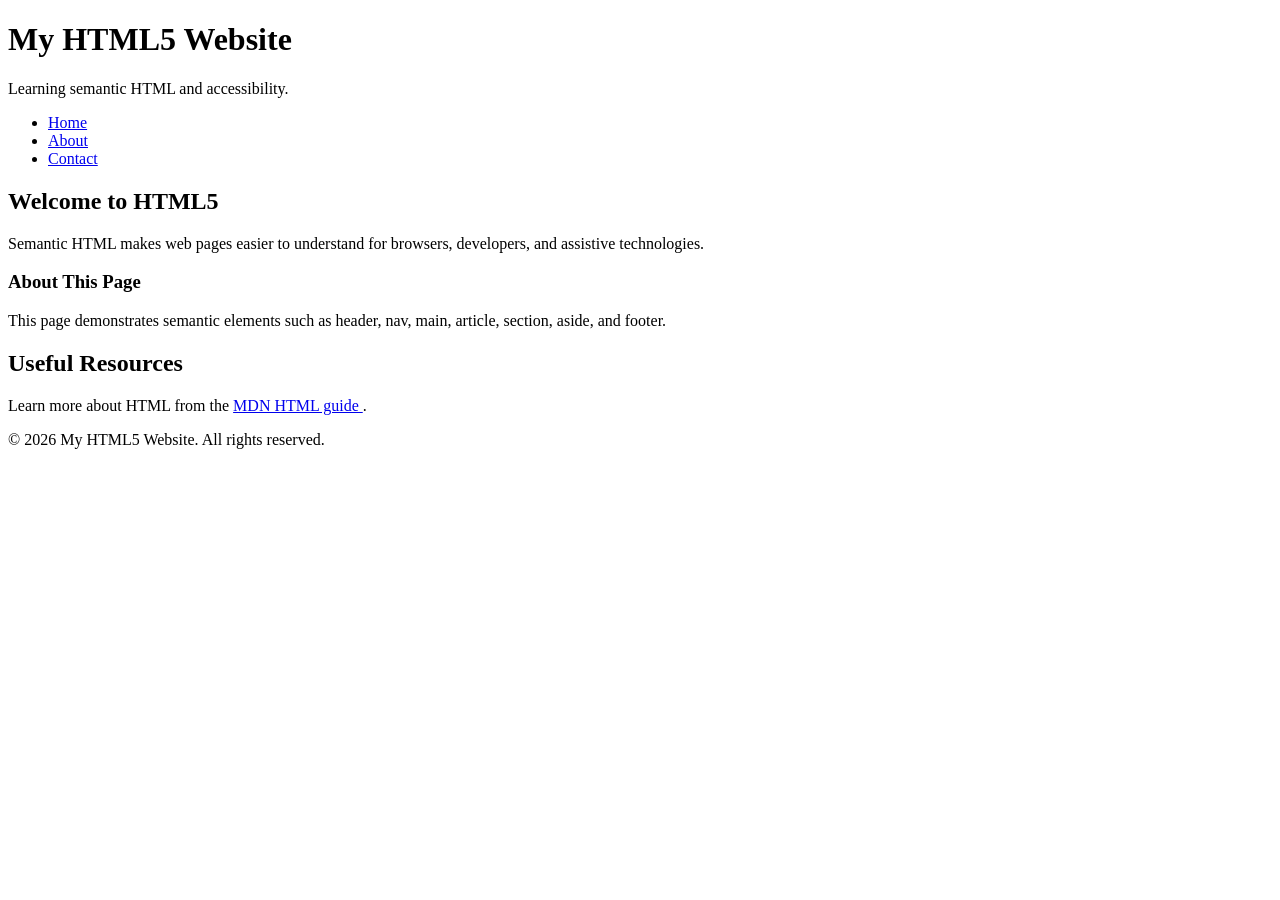
==== index.html @ e18c5729 "feat: complete HTML5 structure week-1-day-1" ====
<!DOCTYPE html>
<html lang="en">
<head>
    <meta charset="UTF-8">

    <meta name="viewport"
          content="width=device-width, initial-scale=1.0">

    <meta name="description"
          content="A sample HTML5 page demonstrating semantic structure and web accessibility.">

    <title>HTML5 Semantic Structure</title>
</head>

<body>
    <header role="banner">
        <h1>My HTML5 Website</h1>
        <p>Learning semantic HTML and accessibility.</p>
    </header>

    <nav aria-label="Main navigation">
        <ul>
            <li><a href="#home">Home</a></li>
            <li><a href="#about">About</a></li>
            <li><a href="#contact">Contact</a></li>
        </ul>
    </nav>

    <main id="home" role="main">
        <article aria-labelledby="article-title">
            <h2 id="article-title">Welcome to HTML5</h2>
            <p>
                Semantic HTML makes web pages easier to understand
                for browsers, developers, and assistive technologies.
            </p>

            <section id="about" aria-labelledby="about-title">
                <h3 id="about-title">About This Page</h3>
                <p>
                    This page demonstrates semantic elements such as
                    header, nav, main, article, section, aside, and footer.
                </p>
            </section>
        </article>

        <aside aria-labelledby="resources-title">
            <h2 id="resources-title">Useful Resources</h2>
            <p>
                Learn more about HTML from the
                <a href="https://developer.mozilla.org/en-US/docs/Web/HTML">
                    MDN HTML guide
                </a>.
            </p>
        </aside>
    </main>

    <footer role="contentinfo" id="contact">
        <p>&copy; 2026 My HTML5 Website. All rights reserved.</p>
    </footer>
</body>
</html>
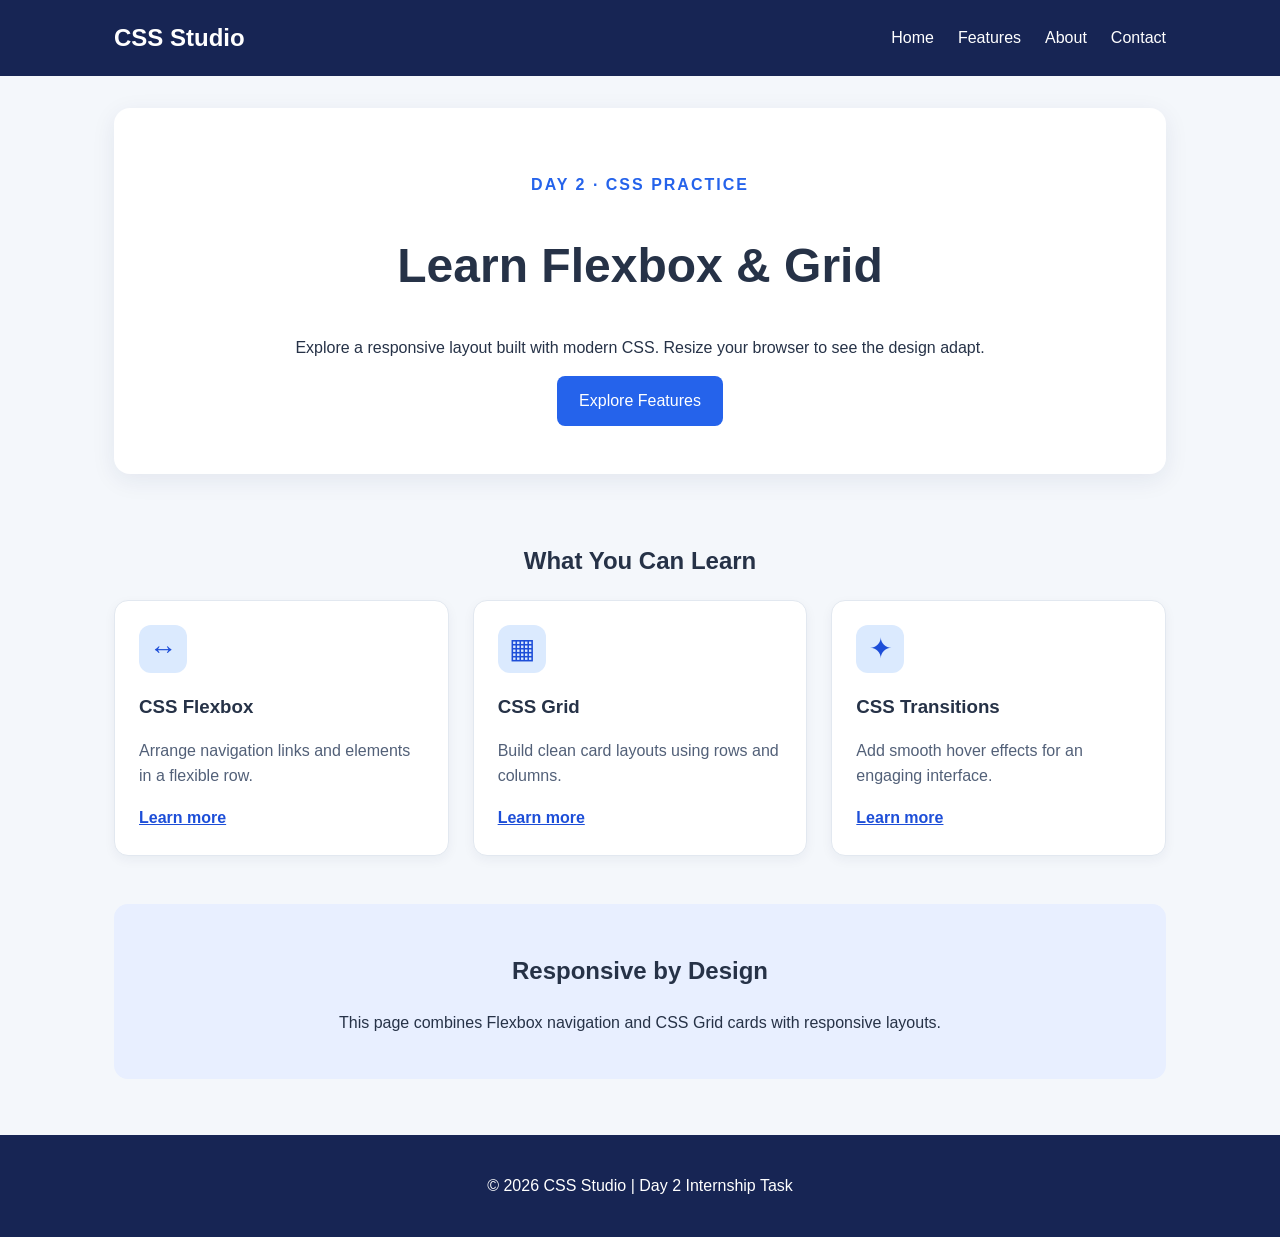
==== commit afb83870: "feat: complete CSS layout week-1-day-2" ====
--- a/index.html
+++ b/index.html
@@ -1,62 +1,92 @@
-
 <!DOCTYPE html>
 <html lang="en">
 <head>
     <meta charset="UTF-8">
+    <meta name="viewport" content="width=device-width, initial-scale=1.0">
+    <meta name="description" content="A responsive webpage using CSS Flexbox and Grid.">
+    <title>CSS Layout Practice</title>
+    <link rel="stylesheet" href="styles.css">
+</head>
+<body>
 
-    <meta name="viewport"
-          content="width=device-width, initial-scale=1.0">
+    <header class="site-header">
+        <nav class="navbar" aria-label="Main navigation">
+            <a href="#home" class="logo">CSS Studio</a>
 
-    <meta name="description"
-          content="A sample HTML5 page demonstrating semantic structure and web accessibility.">
-
-    <title>HTML5 Semantic Structure</title>
-</head>
-
-<body>
-    <header role="banner">
-        <h1>My HTML5 Website</h1>
-        <p>Learning semantic HTML and accessibility.</p>
+            <ul class="nav-links">
+                <li><a href="#home">Home</a></li>
+                <li><a href="#features">Features</a></li>
+                <li><a href="#about">About</a></li>
+                <li><a href="#contact">Contact</a></li>
+            </ul>
+        </nav>
     </header>
 
-    <nav aria-label="Main navigation">
-        <ul>
-            <li><a href="#home">Home</a></li>
-            <li><a href="#about">About</a></li>
-            <li><a href="#contact">Contact</a></li>
-        </ul>
-    </nav>
+    <main id="home" class="container">
 
-    <main id="home" role="main">
-        <article aria-labelledby="article-title">
-            <h2 id="article-title">Welcome to HTML5</h2>
+        <section class="hero">
+            <p class="eyebrow">DAY 2 · CSS PRACTICE</p>
+            <h1>Learn Flexbox &amp; Grid</h1>
             <p>
-                Semantic HTML makes web pages easier to understand
-                for browsers, developers, and assistive technologies.
+                Explore a responsive layout built with modern CSS.
+                Resize your browser to see the design adapt.
             </p>
+            <a class="primary-button" href="#features">
+                Explore Features
+            </a>
+        </section>
 
-            <section id="about" aria-labelledby="about-title">
-                <h3 id="about-title">About This Page</h3>
-                <p>
-                    This page demonstrates semantic elements such as
-                    header, nav, main, article, section, aside, and footer.
-                </p>
-            </section>
-        </article>
+        <section id="features" class="features">
+            <h2>What You Can Learn</h2>
 
-        <aside aria-labelledby="resources-title">
-            <h2 id="resources-title">Useful Resources</h2>
+            <div class="card-grid">
+
+                <article class="card">
+                    <div class="card-icon" aria-hidden="true">↔</div>
+                    <h3>CSS Flexbox</h3>
+                    <p>
+                        Arrange navigation links and elements
+                        in a flexible row.
+                    </p>
+                    <a href="#about">Learn more</a>
+                </article>
+
+                <article class="card">
+                    <div class="card-icon" aria-hidden="true">▦</div>
+                    <h3>CSS Grid</h3>
+                    <p>
+                        Build clean card layouts using rows
+                        and columns.
+                    </p>
+                    <a href="#about">Learn more</a>
+                </article>
+
+                <article class="card">
+                    <div class="card-icon" aria-hidden="true">✦</div>
+                    <h3>CSS Transitions</h3>
+                    <p>
+                        Add smooth hover effects for an
+                        engaging interface.
+                    </p>
+                    <a href="#about">Learn more</a>
+                </article>
+
+            </div>
+        </section>
+
+        <section id="about" class="about">
+            <h2>Responsive by Design</h2>
             <p>
-                Learn more about HTML from the
-                <a href="https://developer.mozilla.org/en-US/docs/Web/HTML">
-                    MDN HTML guide
-                </a>.
+                This page combines Flexbox navigation and
+                CSS Grid cards with responsive layouts.
             </p>
-        </aside>
+        </section>
+
     </main>
 
-    <footer role="contentinfo" id="contact">
-        <p>&copy; 2026 My HTML5 Website. All rights reserved.</p>
+    <footer id="contact" class="site-footer">
+        <p>&copy; 2026 CSS Studio | Day 2 Internship Task</p>
     </footer>
+
 </body>
-</html>
+</html>
--- a/styles.css
+++ b/styles.css
@@ -0,0 +1,217 @@
+/* General styles */
+* {
+    box-sizing: border-box;
+}
+
+html {
+    scroll-behavior: smooth;
+}
+
+body {
+    margin: 0;
+    font-family: Arial, Helvetica, sans-serif;
+    line-height: 1.6;
+    color: #263247;
+    background-color: #f4f7fb;
+}
+
+a {
+    color: inherit;
+}
+
+/* Navigation bar using Flexbox */
+.site-header {
+    background-color: #172554;
+    color: white;
+}
+
+.navbar {
+    max-width: 1100px;
+    min-height: 76px;
+    margin: 0 auto;
+    padding: 16px 24px;
+
+    display: flex;
+    justify-content: space-between;
+    align-items: center;
+    gap: 24px;
+}
+
+.logo {
+    font-size: 24px;
+    font-weight: bold;
+    text-decoration: none;
+}
+
+.nav-links {
+    display: flex;
+    align-items: center;
+    flex-wrap: wrap;
+    gap: 24px;
+
+    list-style: none;
+    margin: 0;
+    padding: 0;
+}
+
+.nav-links a {
+    text-decoration: none;
+    transition: color 0.3s ease;
+}
+
+.nav-links a:hover {
+    color: #93c5fd;
+}
+
+/* Main content */
+.container {
+    max-width: 1100px;
+    margin: 0 auto;
+    padding: 32px 24px;
+}
+
+.hero {
+    padding: 48px 24px;
+    text-align: center;
+    background: white;
+    border-radius: 16px;
+    box-shadow: 0 6px 24px rgba(23, 37, 84, 0.08);
+}
+
+.eyebrow {
+    color: #2563eb;
+    font-weight: bold;
+    letter-spacing: 2px;
+}
+
+.hero h1 {
+    font-size: clamp(32px, 5vw, 48px);
+    line-height: 1.2;
+}
+
+.primary-button {
+    display: inline-block;
+    padding: 12px 22px;
+    border-radius: 8px;
+    background: #2563eb;
+    color: white;
+    text-decoration: none;
+
+    transition: background-color 0.3s ease,
+                transform 0.3s ease;
+}
+
+.primary-button:hover {
+    background: #1d4ed8;
+    transform: translateY(-2px);
+}
+
+/* Three-column layout using CSS Grid */
+.features {
+    padding: 48px 0;
+}
+
+.features h2,
+.about h2 {
+    text-align: center;
+}
+
+.card-grid {
+    display: grid;
+    grid-template-columns: repeat(3, minmax(0, 1fr));
+    gap: 24px;
+}
+
+.card {
+    padding: 24px;
+    background: white;
+    border: 1px solid #e2e8f0;
+    border-radius: 14px;
+    box-shadow: 0 4px 12px rgba(23, 37, 84, 0.05);
+
+    transition: transform 0.3s ease,
+                box-shadow 0.3s ease;
+}
+
+/* Hover effect */
+.card:hover {
+    transform: translateY(-6px);
+    box-shadow: 0 12px 26px rgba(23, 37, 84, 0.12);
+}
+
+.card-icon {
+    display: grid;
+    place-items: center;
+    width: 48px;
+    height: 48px;
+    border-radius: 12px;
+    background: #dbeafe;
+    color: #1d4ed8;
+    font-size: 28px;
+}
+
+.card h3 {
+    margin-bottom: 8px;
+}
+
+.card p {
+    color: #526078;
+}
+
+.card a {
+    color: #1d4ed8;
+    font-weight: bold;
+}
+
+/* About section */
+.about {
+    margin-bottom: 24px;
+    padding: 28px;
+    border-radius: 14px;
+    background: #e8efff;
+    text-align: center;
+}
+
+/* Footer */
+.site-footer {
+    padding: 22px;
+    background: #172554;
+    color: white;
+    text-align: center;
+}
+
+/* Tablet layout */
+@media (max-width: 768px) {
+    .navbar {
+        flex-direction: column;
+        gap: 12px;
+    }
+
+    .nav-links {
+        justify-content: center;
+        gap: 16px;
+    }
+
+    .card-grid {
+        grid-template-columns: repeat(2, minmax(0, 1fr));
+    }
+}
+
+/* Mobile layout */
+@media (max-width: 520px) {
+    .container {
+        padding: 20px 16px;
+    }
+
+    .hero {
+        padding: 32px 18px;
+    }
+
+    .card-grid {
+        grid-template-columns: 1fr;
+    }
+
+    .card {
+        padding: 20px;
+    }
+}
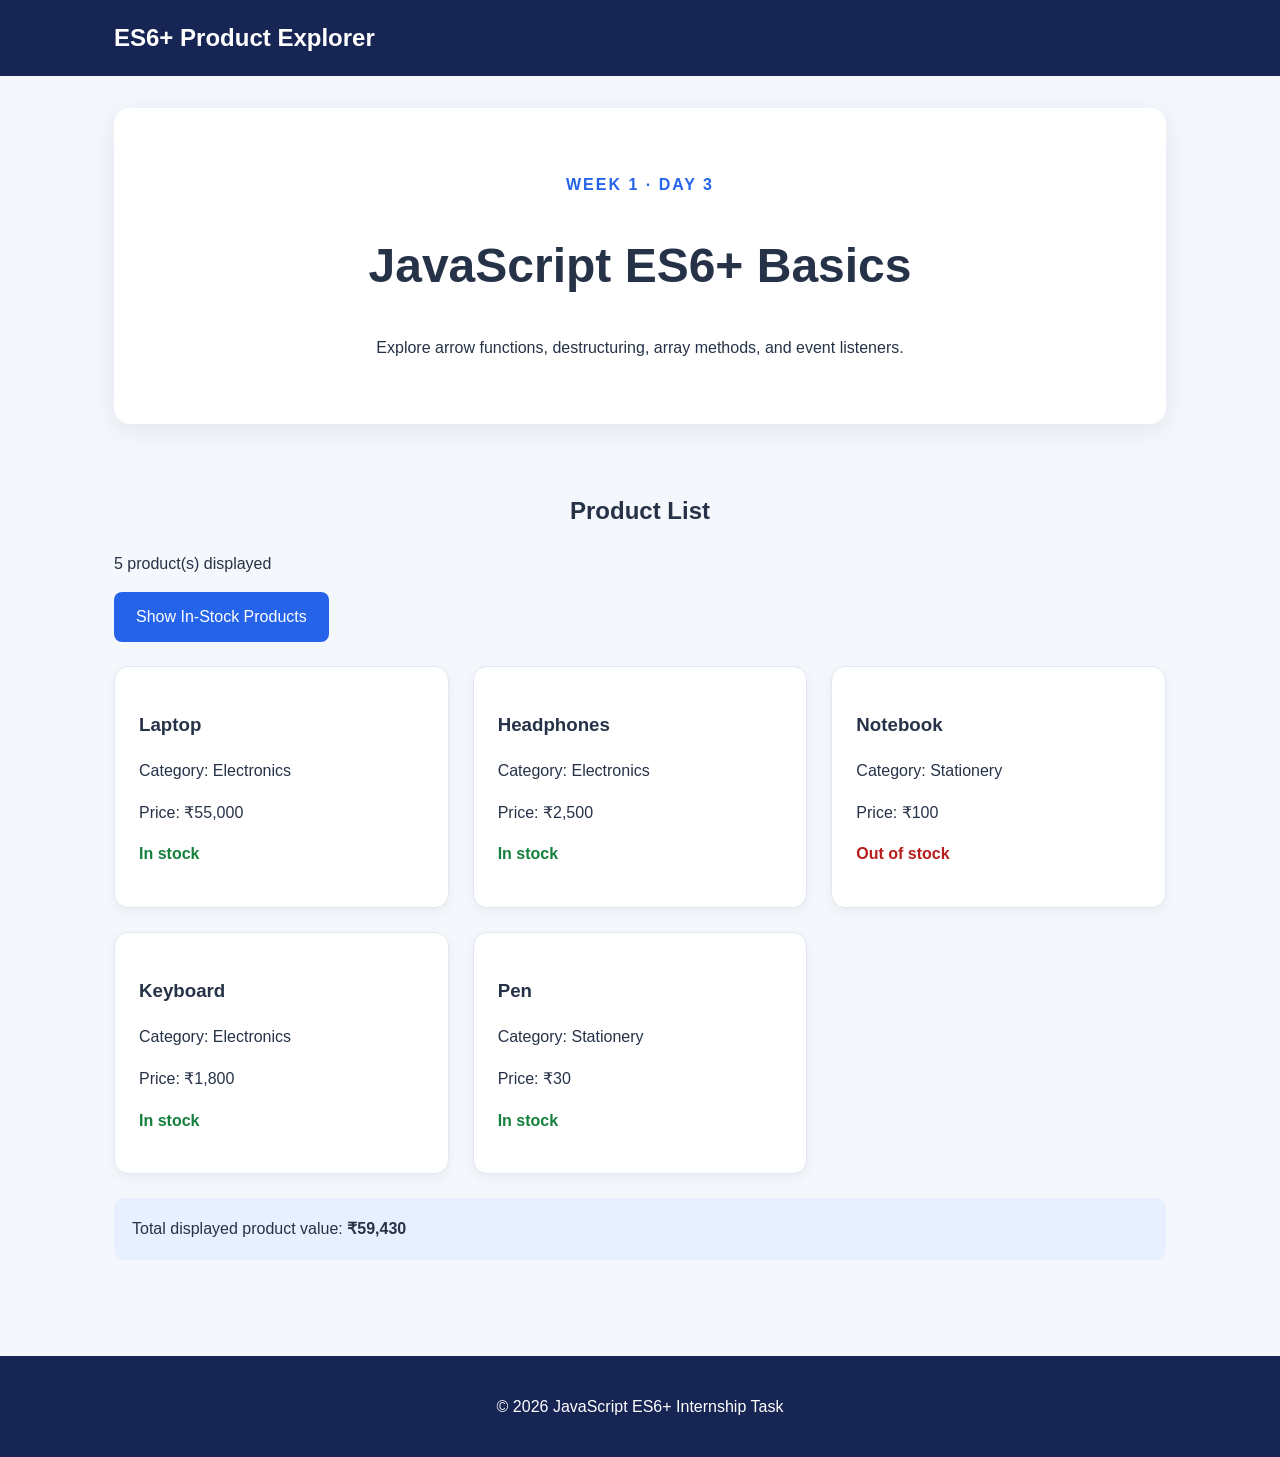
==== commit 81d9d1ea: "feat: javascript-es6 week-1-day-3 complete" ====
--- a/index.html
+++ b/index.html
@@ -7,86 +7,47 @@
     <title>CSS Layout Practice</title>
     <link rel="stylesheet" href="styles.css">
 </head>
+
+</html>
 <body>
-
     <header class="site-header">
         <nav class="navbar" aria-label="Main navigation">
-            <a href="#home" class="logo">CSS Studio</a>
-
-            <ul class="nav-links">
-                <li><a href="#home">Home</a></li>
-                <li><a href="#features">Features</a></li>
-                <li><a href="#about">About</a></li>
-                <li><a href="#contact">Contact</a></li>
-            </ul>
+            <a href="#" class="logo">ES6+ Product Explorer</a>
         </nav>
     </header>
 
-    <main id="home" class="container">
-
+    <main class="container">
         <section class="hero">
-            <p class="eyebrow">DAY 2 · CSS PRACTICE</p>
-            <h1>Learn Flexbox &amp; Grid</h1>
+            <p class="eyebrow">WEEK 1 · DAY 3</p>
+            <h1>JavaScript ES6+ Basics</h1>
             <p>
-                Explore a responsive layout built with modern CSS.
-                Resize your browser to see the design adapt.
-            </p>
-            <a class="primary-button" href="#features">
-                Explore Features
-            </a>
-        </section>
-
-        <section id="features" class="features">
-            <h2>What You Can Learn</h2>
-
-            <div class="card-grid">
-
-                <article class="card">
-                    <div class="card-icon" aria-hidden="true">↔</div>
-                    <h3>CSS Flexbox</h3>
-                    <p>
-                        Arrange navigation links and elements
-                        in a flexible row.
-                    </p>
-                    <a href="#about">Learn more</a>
-                </article>
-
-                <article class="card">
-                    <div class="card-icon" aria-hidden="true">▦</div>
-                    <h3>CSS Grid</h3>
-                    <p>
-                        Build clean card layouts using rows
-                        and columns.
-                    </p>
-                    <a href="#about">Learn more</a>
-                </article>
-
-                <article class="card">
-                    <div class="card-icon" aria-hidden="true">✦</div>
-                    <h3>CSS Transitions</h3>
-                    <p>
-                        Add smooth hover effects for an
-                        engaging interface.
-                    </p>
-                    <a href="#about">Learn more</a>
-                </article>
-
-            </div>
-        </section>
-
-        <section id="about" class="about">
-            <h2>Responsive by Design</h2>
-            <p>
-                This page combines Flexbox navigation and
-                CSS Grid cards with responsive layouts.
+                Explore arrow functions, destructuring,
+                array methods, and event listeners.
             </p>
         </section>
 
+        <section class="features" aria-labelledby="products-title">
+            <h2 id="products-title">Product List</h2>
+
+            <p id="count" aria-live="polite"></p>
+
+            <button id="filter-button" class="primary-button" type="button">
+                Show In-Stock Products
+            </button>
+
+            <div id="product-list" class="card-grid"></div>
+
+            <p class="total">
+                Total displayed product value:
+                <strong id="total">₹0</strong>
+            </p>
+        </section>
     </main>
 
-    <footer id="contact" class="site-footer">
-        <p>&copy; 2026 CSS Studio | Day 2 Internship Task</p>
+    <footer class="site-footer">
+        <p>&copy; 2026 JavaScript ES6+ Internship Task</p>
     </footer>
 
+    <script src="script.js" defer></script>
 </body>
-</html>+</html>
--- a/styles.css
+++ b/styles.css
@@ -214,4 +214,47 @@
     .card {
         padding: 20px;
     }
-}+}
+
+
+/* Day 3 JavaScript product explorer */
+#filter-button {
+    border: none;
+    cursor: pointer;
+    font: inherit;
+}
+
+.card-grid {
+    margin-top: 24px;
+}
+
+.product-card {
+    padding: 24px;
+    background: white;
+    border: 1px solid #e2e8f0;
+    border-radius: 14px;
+    box-shadow: 0 4px 12px rgba(23, 37, 84, 0.05);
+    transition: transform 0.3s ease, box-shadow 0.3s ease;
+}
+
+.product-card:hover {
+    transform: translateY(-5px);
+    box-shadow: 0 12px 24px rgba(23, 37, 84, 0.12);
+}
+
+.available {
+    color: #15803d;
+    font-weight: bold;
+}
+
+.unavailable {
+    color: #b91c1c;
+    font-weight: bold;
+}
+
+.total {
+    margin-top: 24px;
+    padding: 18px;
+    background: #e8efff;
+    border-radius: 10px;
+}
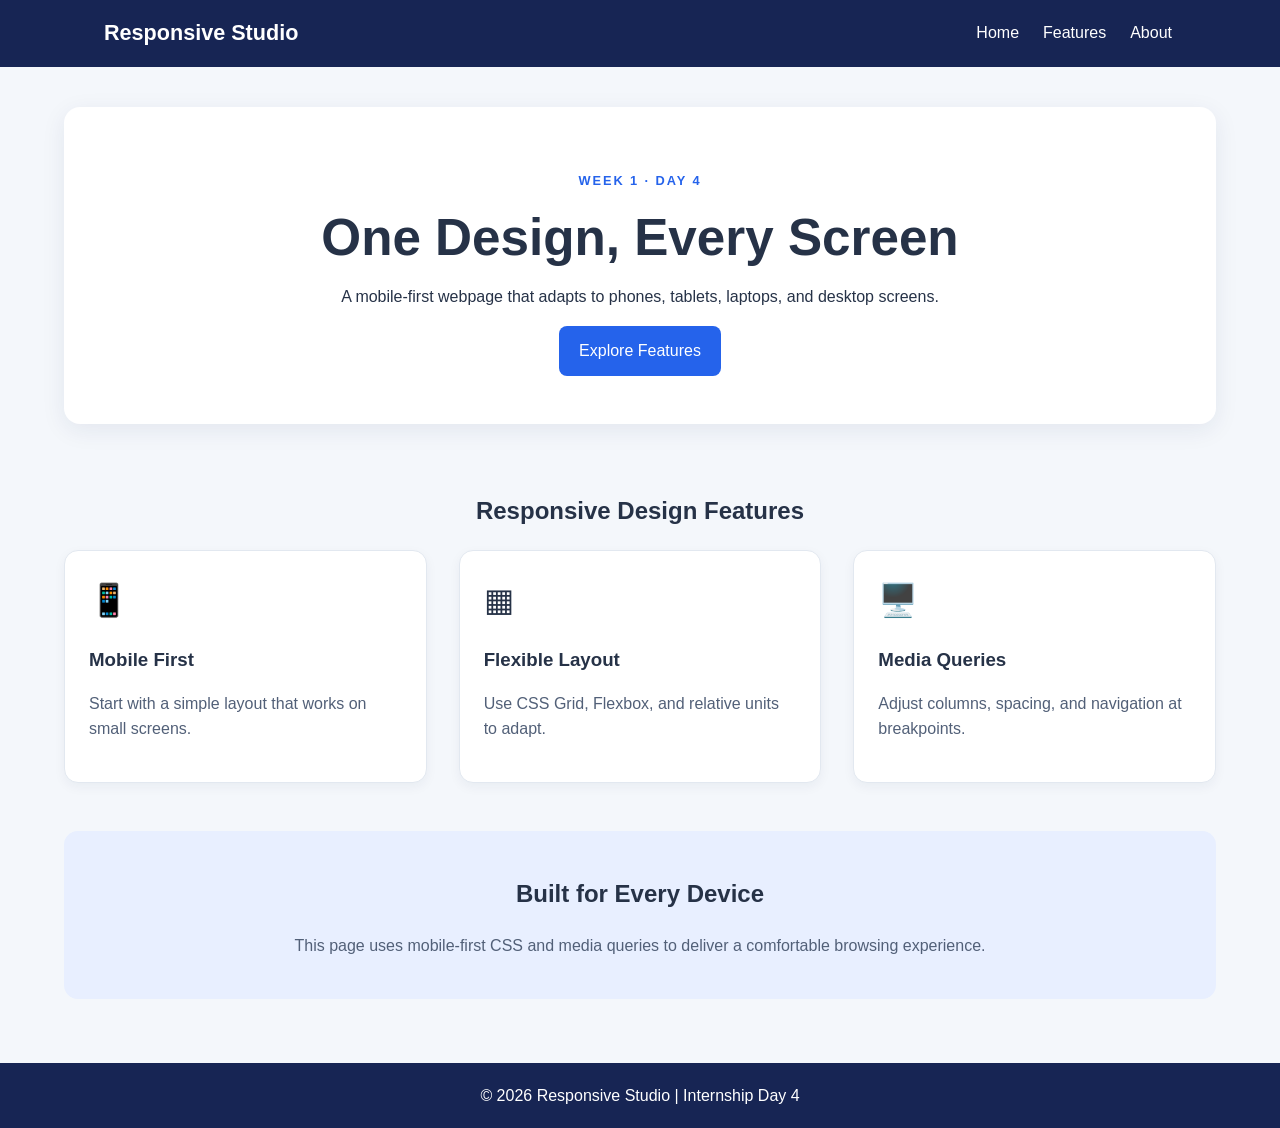
==== commit 69ec79b4: "feat: responsive-design week-1-day-4 complete" ====
--- a/index.html
+++ b/index.html
@@ -1,53 +1,70 @@
+
 <!DOCTYPE html>
 <html lang="en">
 <head>
     <meta charset="UTF-8">
     <meta name="viewport" content="width=device-width, initial-scale=1.0">
-    <meta name="description" content="A responsive webpage using CSS Flexbox and Grid.">
-    <title>CSS Layout Practice</title>
+    <meta name="description" content="A mobile-first responsive webpage demonstrating CSS media queries.">
+    <title>Responsive Design | Day 4</title>
     <link rel="stylesheet" href="styles.css">
 </head>
-
-</html>
 <body>
     <header class="site-header">
         <nav class="navbar" aria-label="Main navigation">
-            <a href="#" class="logo">ES6+ Product Explorer</a>
+            <a class="logo" href="#home">Responsive Studio</a>
+            <ul class="nav-links">
+                <li><a href="#home">Home</a></li>
+                <li><a href="#features">Features</a></li>
+                <li><a href="#about">About</a></li>
+            </ul>
         </nav>
     </header>
 
-    <main class="container">
+    <main id="home" class="container">
         <section class="hero">
-            <p class="eyebrow">WEEK 1 · DAY 3</p>
-            <h1>JavaScript ES6+ Basics</h1>
+            <p class="eyebrow">WEEK 1 · DAY 4</p>
+            <h1>One Design, Every Screen</h1>
             <p>
-                Explore arrow functions, destructuring,
-                array methods, and event listeners.
+                A mobile-first webpage that adapts to phones,
+                tablets, laptops, and desktop screens.
             </p>
+            <a class="primary-button" href="#features">Explore Features</a>
         </section>
 
-        <section class="features" aria-labelledby="products-title">
-            <h2 id="products-title">Product List</h2>
+        <section id="features" class="features">
+            <h2>Responsive Design Features</h2>
+            <div class="card-grid">
+                <article class="card">
+                    <span class="card-icon" aria-hidden="true">📱</span>
+                    <h3>Mobile First</h3>
+                    <p>Start with a simple layout that works on small screens.</p>
+                </article>
 
-            <p id="count" aria-live="polite"></p>
+                <article class="card">
+                    <span class="card-icon" aria-hidden="true">▦</span>
+                    <h3>Flexible Layout</h3>
+                    <p>Use CSS Grid, Flexbox, and relative units to adapt.</p>
+                </article>
 
-            <button id="filter-button" class="primary-button" type="button">
-                Show In-Stock Products
-            </button>
+                <article class="card">
+                    <span class="card-icon" aria-hidden="true">🖥️</span>
+                    <h3>Media Queries</h3>
+                    <p>Adjust columns, spacing, and navigation at breakpoints.</p>
+                </article>
+            </div>
+        </section>
 
-            <div id="product-list" class="card-grid"></div>
-
-            <p class="total">
-                Total displayed product value:
-                <strong id="total">₹0</strong>
+        <section id="about" class="about">
+            <h2>Built for Every Device</h2>
+            <p>
+                This page uses mobile-first CSS and media queries
+                to deliver a comfortable browsing experience.
             </p>
         </section>
     </main>
 
     <footer class="site-footer">
-        <p>&copy; 2026 JavaScript ES6+ Internship Task</p>
+        <p>&copy; 2026 Responsive Studio | Internship Day 4</p>
     </footer>
-
-    <script src="script.js" defer></script>
 </body>
 </html>
--- a/styles.css
+++ b/styles.css
@@ -1,10 +1,12 @@
-/* General styles */
+
+/* Base styles: mobile-first */
 * {
     box-sizing: border-box;
 }
 
 html {
     scroll-behavior: smooth;
+    font-size: 100%;
 }
 
 body {
@@ -12,103 +14,104 @@
     font-family: Arial, Helvetica, sans-serif;
     line-height: 1.6;
     color: #263247;
-    background-color: #f4f7fb;
+    background: #f4f7fb;
 }
 
 a {
     color: inherit;
 }
 
-/* Navigation bar using Flexbox */
 .site-header {
-    background-color: #172554;
+    background: #172554;
     color: white;
 }
 
 .navbar {
-    max-width: 1100px;
-    min-height: 76px;
+    width: 100%;
     margin: 0 auto;
-    padding: 16px 24px;
-
+    padding: 1rem 5%;
     display: flex;
-    justify-content: space-between;
+    flex-direction: column;
     align-items: center;
-    gap: 24px;
+    gap: 0.75rem;
 }
 
 .logo {
-    font-size: 24px;
+    font-size: 1.35rem;
     font-weight: bold;
     text-decoration: none;
 }
 
 .nav-links {
     display: flex;
-    align-items: center;
     flex-wrap: wrap;
-    gap: 24px;
-
+    justify-content: center;
+    gap: 0.5rem 1rem;
     list-style: none;
     margin: 0;
     padding: 0;
 }
 
 .nav-links a {
+    display: block;
+    padding: 0.25rem;
     text-decoration: none;
     transition: color 0.3s ease;
 }
 
-.nav-links a:hover {
+.nav-links a:hover,
+.nav-links a:focus-visible {
     color: #93c5fd;
 }
 
-/* Main content */
 .container {
-    max-width: 1100px;
+    width: 100%;
     margin: 0 auto;
-    padding: 32px 24px;
+    padding: 1.5rem 5%;
 }
 
 .hero {
-    padding: 48px 24px;
+    padding: 2rem 1.25rem;
     text-align: center;
     background: white;
-    border-radius: 16px;
-    box-shadow: 0 6px 24px rgba(23, 37, 84, 0.08);
+    border-radius: 1rem;
+    box-shadow: 0 0.375rem 1.5rem rgb(23 37 84 / 8%);
 }
 
 .eyebrow {
     color: #2563eb;
+    font-size: 0.8rem;
     font-weight: bold;
-    letter-spacing: 2px;
+    letter-spacing: 0.12rem;
 }
 
 .hero h1 {
-    font-size: clamp(32px, 5vw, 48px);
+    margin: 0.5rem 0;
+    font-size: clamp(1.8rem, 7vw, 3.2rem);
     line-height: 1.2;
+}
+
+.hero p {
+    max-width: 38rem;
+    margin: 1rem auto;
 }
 
 .primary-button {
     display: inline-block;
-    padding: 12px 22px;
-    border-radius: 8px;
+    padding: 0.75rem 1.25rem;
+    border-radius: 0.5rem;
     background: #2563eb;
     color: white;
     text-decoration: none;
-
-    transition: background-color 0.3s ease,
-                transform 0.3s ease;
+    transition: background-color 0.3s ease;
 }
 
 .primary-button:hover {
     background: #1d4ed8;
-    transform: translateY(-2px);
-}
-
-/* Three-column layout using CSS Grid */
+}
+
 .features {
-    padding: 48px 0;
+    padding: 2.5rem 0;
 }
 
 .features h2,
@@ -118,143 +121,93 @@
 
 .card-grid {
     display: grid;
-    grid-template-columns: repeat(3, minmax(0, 1fr));
-    gap: 24px;
+    grid-template-columns: minmax(0, 1fr);
+    gap: 1rem;
 }
 
 .card {
-    padding: 24px;
+    min-width: 0;
+    padding: 1.5rem;
     background: white;
     border: 1px solid #e2e8f0;
-    border-radius: 14px;
-    box-shadow: 0 4px 12px rgba(23, 37, 84, 0.05);
-
+    border-radius: 0.875rem;
+    box-shadow: 0 0.25rem 0.75rem rgb(23 37 84 / 5%);
     transition: transform 0.3s ease,
                 box-shadow 0.3s ease;
 }
 
-/* Hover effect */
 .card:hover {
-    transform: translateY(-6px);
-    box-shadow: 0 12px 26px rgba(23, 37, 84, 0.12);
+    transform: translateY(-0.25rem);
+    box-shadow: 0 0.75rem 1.5rem rgb(23 37 84 / 12%);
 }
 
 .card-icon {
-    display: grid;
-    place-items: center;
-    width: 48px;
-    height: 48px;
-    border-radius: 12px;
-    background: #dbeafe;
-    color: #1d4ed8;
-    font-size: 28px;
+    font-size: 2rem;
 }
 
 .card h3 {
-    margin-bottom: 8px;
-}
-
-.card p {
+    margin-bottom: 0.5rem;
+}
+
+.card p,
+.about p {
     color: #526078;
 }
 
-.card a {
-    color: #1d4ed8;
-    font-weight: bold;
-}
-
-/* About section */
 .about {
-    margin-bottom: 24px;
-    padding: 28px;
-    border-radius: 14px;
+    margin-bottom: 1.5rem;
+    padding: 1.5rem;
+    border-radius: 0.875rem;
     background: #e8efff;
     text-align: center;
 }
 
-/* Footer */
 .site-footer {
-    padding: 22px;
+    padding: 1.25rem 5%;
     background: #172554;
     color: white;
     text-align: center;
 }
 
-/* Tablet layout */
-@media (max-width: 768px) {
+.site-footer p {
+    margin: 0;
+}
+
+/* Tablet: 768px and above */
+@media (min-width: 48rem) {
     .navbar {
-        flex-direction: column;
-        gap: 12px;
-    }
-
-    .nav-links {
-        justify-content: center;
-        gap: 16px;
+        max-width: 75rem;
+        flex-direction: row;
+        justify-content: space-between;
+    }
+
+    .container {
+        max-width: 75rem;
+        padding: 2rem 3%;
+    }
+
+    .hero {
+        padding: 3rem 2rem;
     }
 
     .card-grid {
         grid-template-columns: repeat(2, minmax(0, 1fr));
-    }
-}
-
-/* Mobile layout */
-@media (max-width: 520px) {
+        gap: 1.5rem;
+    }
+}
+
+/* Desktop: 1200px and above */
+@media (min-width: 75rem) {
     .container {
-        padding: 20px 16px;
-    }
-
-    .hero {
-        padding: 32px 18px;
+        padding: 2.5rem 1.5rem;
     }
 
     .card-grid {
-        grid-template-columns: 1fr;
-    }
-
-    .card {
-        padding: 20px;
-    }
-}
-
-
-/* Day 3 JavaScript product explorer */
-#filter-button {
-    border: none;
-    cursor: pointer;
-    font: inherit;
-}
-
-.card-grid {
-    margin-top: 24px;
-}
-
-.product-card {
-    padding: 24px;
-    background: white;
-    border: 1px solid #e2e8f0;
-    border-radius: 14px;
-    box-shadow: 0 4px 12px rgba(23, 37, 84, 0.05);
-    transition: transform 0.3s ease, box-shadow 0.3s ease;
-}
-
-.product-card:hover {
-    transform: translateY(-5px);
-    box-shadow: 0 12px 24px rgba(23, 37, 84, 0.12);
-}
-
-.available {
-    color: #15803d;
-    font-weight: bold;
-}
-
-.unavailable {
-    color: #b91c1c;
-    font-weight: bold;
-}
-
-.total {
-    margin-top: 24px;
-    padding: 18px;
-    background: #e8efff;
-    border-radius: 10px;
-}
+        grid-template-columns: repeat(3, minmax(0, 1fr));
+        gap: 2rem;
+    }
+
+    .features {
+        padding: 3rem 0;
+    }
+}
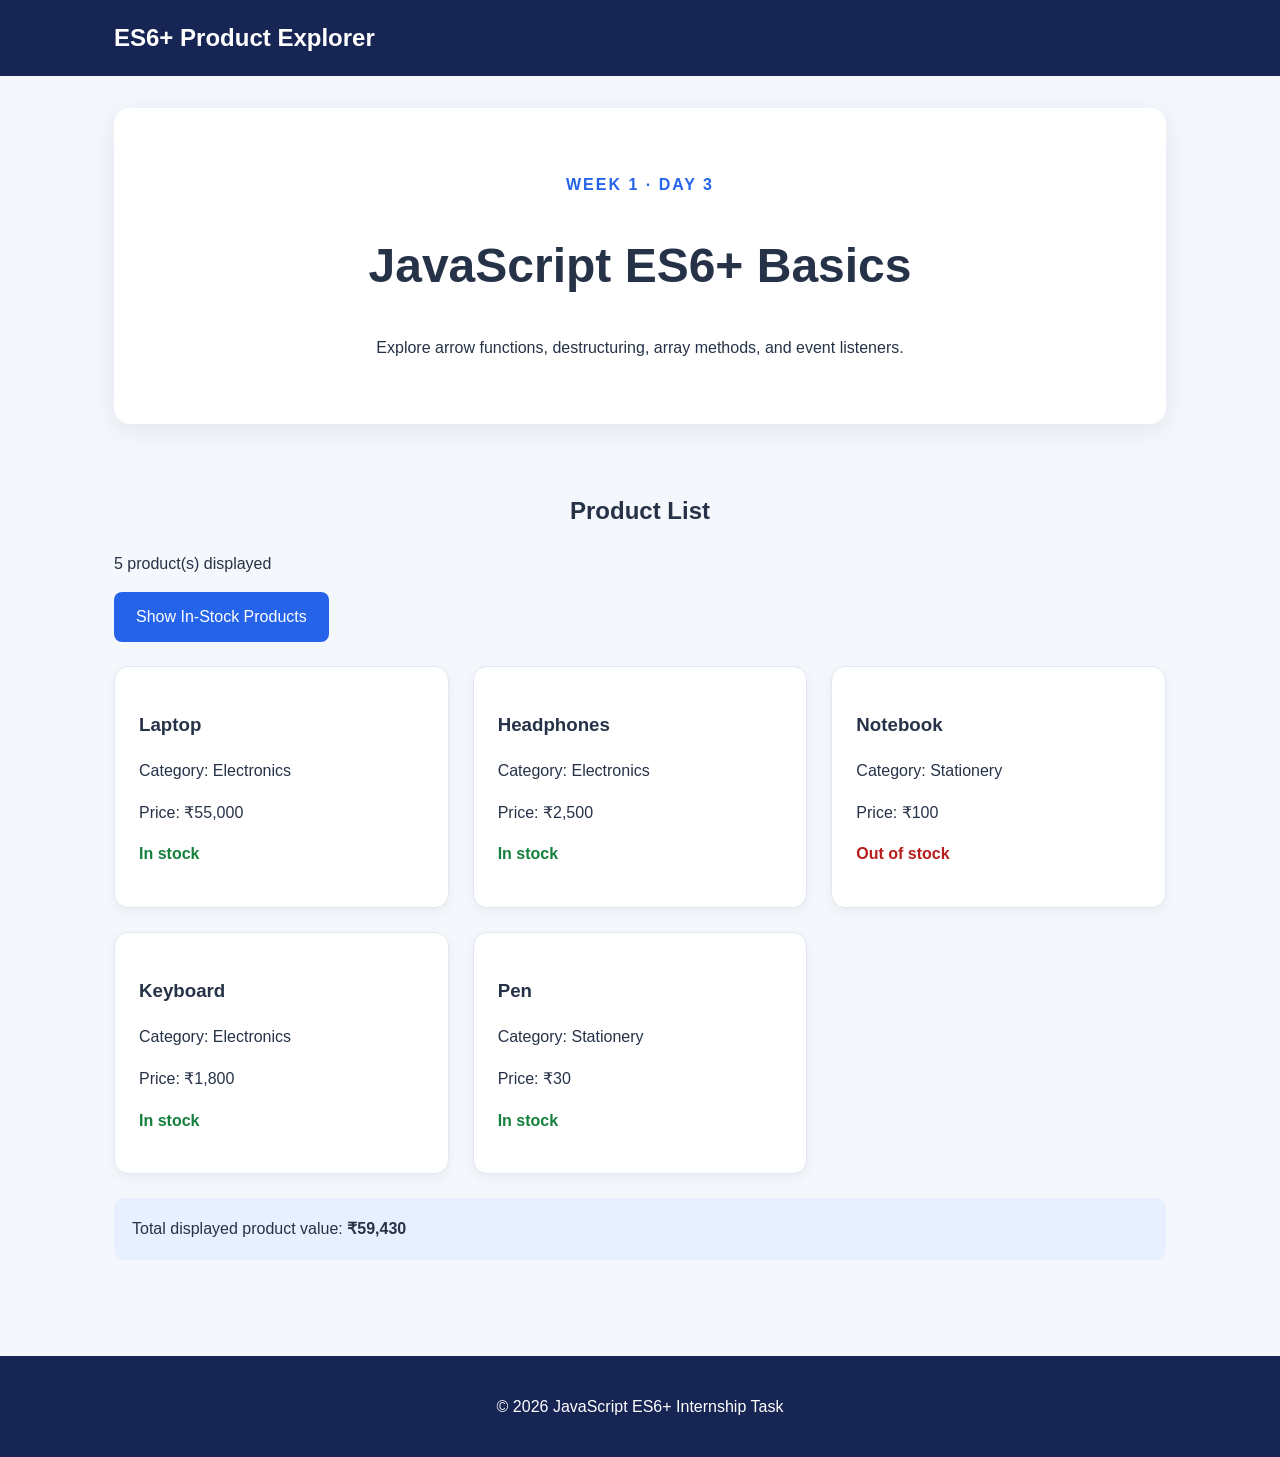
==== commit 34b3cc60: "Merge 81d9d1eaaa13c30bb0616cb49fef36148f620235 into e18c5729fdae99e25000875866e24176f162a86c" ====
--- a/index.html
+++ b/index.html
@@ -1,70 +1,53 @@
-
 <!DOCTYPE html>
 <html lang="en">
 <head>
     <meta charset="UTF-8">
     <meta name="viewport" content="width=device-width, initial-scale=1.0">
-    <meta name="description" content="A mobile-first responsive webpage demonstrating CSS media queries.">
-    <title>Responsive Design | Day 4</title>
+    <meta name="description" content="A responsive webpage using CSS Flexbox and Grid.">
+    <title>CSS Layout Practice</title>
     <link rel="stylesheet" href="styles.css">
 </head>
+
+</html>
 <body>
     <header class="site-header">
         <nav class="navbar" aria-label="Main navigation">
-            <a class="logo" href="#home">Responsive Studio</a>
-            <ul class="nav-links">
-                <li><a href="#home">Home</a></li>
-                <li><a href="#features">Features</a></li>
-                <li><a href="#about">About</a></li>
-            </ul>
+            <a href="#" class="logo">ES6+ Product Explorer</a>
         </nav>
     </header>
 
-    <main id="home" class="container">
+    <main class="container">
         <section class="hero">
-            <p class="eyebrow">WEEK 1 · DAY 4</p>
-            <h1>One Design, Every Screen</h1>
+            <p class="eyebrow">WEEK 1 · DAY 3</p>
+            <h1>JavaScript ES6+ Basics</h1>
             <p>
-                A mobile-first webpage that adapts to phones,
-                tablets, laptops, and desktop screens.
+                Explore arrow functions, destructuring,
+                array methods, and event listeners.
             </p>
-            <a class="primary-button" href="#features">Explore Features</a>
         </section>
 
-        <section id="features" class="features">
-            <h2>Responsive Design Features</h2>
-            <div class="card-grid">
-                <article class="card">
-                    <span class="card-icon" aria-hidden="true">📱</span>
-                    <h3>Mobile First</h3>
-                    <p>Start with a simple layout that works on small screens.</p>
-                </article>
+        <section class="features" aria-labelledby="products-title">
+            <h2 id="products-title">Product List</h2>
 
-                <article class="card">
-                    <span class="card-icon" aria-hidden="true">▦</span>
-                    <h3>Flexible Layout</h3>
-                    <p>Use CSS Grid, Flexbox, and relative units to adapt.</p>
-                </article>
+            <p id="count" aria-live="polite"></p>
 
-                <article class="card">
-                    <span class="card-icon" aria-hidden="true">🖥️</span>
-                    <h3>Media Queries</h3>
-                    <p>Adjust columns, spacing, and navigation at breakpoints.</p>
-                </article>
-            </div>
-        </section>
+            <button id="filter-button" class="primary-button" type="button">
+                Show In-Stock Products
+            </button>
 
-        <section id="about" class="about">
-            <h2>Built for Every Device</h2>
-            <p>
-                This page uses mobile-first CSS and media queries
-                to deliver a comfortable browsing experience.
+            <div id="product-list" class="card-grid"></div>
+
+            <p class="total">
+                Total displayed product value:
+                <strong id="total">₹0</strong>
             </p>
         </section>
     </main>
 
     <footer class="site-footer">
-        <p>&copy; 2026 Responsive Studio | Internship Day 4</p>
+        <p>&copy; 2026 JavaScript ES6+ Internship Task</p>
     </footer>
+
+    <script src="script.js" defer></script>
 </body>
 </html>
--- a/styles.css
+++ b/styles.css
@@ -1,12 +1,10 @@
-
-/* Base styles: mobile-first */
+/* General styles */
 * {
     box-sizing: border-box;
 }
 
 html {
     scroll-behavior: smooth;
-    font-size: 100%;
 }
 
 body {
@@ -14,104 +12,103 @@
     font-family: Arial, Helvetica, sans-serif;
     line-height: 1.6;
     color: #263247;
-    background: #f4f7fb;
+    background-color: #f4f7fb;
 }
 
 a {
     color: inherit;
 }
 
+/* Navigation bar using Flexbox */
 .site-header {
-    background: #172554;
+    background-color: #172554;
     color: white;
 }
 
 .navbar {
-    width: 100%;
+    max-width: 1100px;
+    min-height: 76px;
     margin: 0 auto;
-    padding: 1rem 5%;
+    padding: 16px 24px;
+
     display: flex;
-    flex-direction: column;
+    justify-content: space-between;
     align-items: center;
-    gap: 0.75rem;
+    gap: 24px;
 }
 
 .logo {
-    font-size: 1.35rem;
+    font-size: 24px;
     font-weight: bold;
     text-decoration: none;
 }
 
 .nav-links {
     display: flex;
+    align-items: center;
     flex-wrap: wrap;
-    justify-content: center;
-    gap: 0.5rem 1rem;
+    gap: 24px;
+
     list-style: none;
     margin: 0;
     padding: 0;
 }
 
 .nav-links a {
-    display: block;
-    padding: 0.25rem;
     text-decoration: none;
     transition: color 0.3s ease;
 }
 
-.nav-links a:hover,
-.nav-links a:focus-visible {
+.nav-links a:hover {
     color: #93c5fd;
 }
 
+/* Main content */
 .container {
-    width: 100%;
+    max-width: 1100px;
     margin: 0 auto;
-    padding: 1.5rem 5%;
+    padding: 32px 24px;
 }
 
 .hero {
-    padding: 2rem 1.25rem;
+    padding: 48px 24px;
     text-align: center;
     background: white;
-    border-radius: 1rem;
-    box-shadow: 0 0.375rem 1.5rem rgb(23 37 84 / 8%);
+    border-radius: 16px;
+    box-shadow: 0 6px 24px rgba(23, 37, 84, 0.08);
 }
 
 .eyebrow {
     color: #2563eb;
-    font-size: 0.8rem;
-    font-weight: bold;
-    letter-spacing: 0.12rem;
+    font-weight: bold;
+    letter-spacing: 2px;
 }
 
 .hero h1 {
-    margin: 0.5rem 0;
-    font-size: clamp(1.8rem, 7vw, 3.2rem);
+    font-size: clamp(32px, 5vw, 48px);
     line-height: 1.2;
-}
-
-.hero p {
-    max-width: 38rem;
-    margin: 1rem auto;
 }
 
 .primary-button {
     display: inline-block;
-    padding: 0.75rem 1.25rem;
-    border-radius: 0.5rem;
+    padding: 12px 22px;
+    border-radius: 8px;
     background: #2563eb;
     color: white;
     text-decoration: none;
-    transition: background-color 0.3s ease;
+
+    transition: background-color 0.3s ease,
+                transform 0.3s ease;
 }
 
 .primary-button:hover {
     background: #1d4ed8;
-}
-
+    transform: translateY(-2px);
+}
+
+/* Three-column layout using CSS Grid */
 .features {
-    padding: 2.5rem 0;
+    padding: 48px 0;
 }
 
 .features h2,
@@ -121,93 +118,143 @@
 
 .card-grid {
     display: grid;
-    grid-template-columns: minmax(0, 1fr);
-    gap: 1rem;
+    grid-template-columns: repeat(3, minmax(0, 1fr));
+    gap: 24px;
 }
 
 .card {
-    min-width: 0;
-    padding: 1.5rem;
+    padding: 24px;
     background: white;
     border: 1px solid #e2e8f0;
-    border-radius: 0.875rem;
-    box-shadow: 0 0.25rem 0.75rem rgb(23 37 84 / 5%);
+    border-radius: 14px;
+    box-shadow: 0 4px 12px rgba(23, 37, 84, 0.05);
+
     transition: transform 0.3s ease,
                 box-shadow 0.3s ease;
 }
 
+/* Hover effect */
 .card:hover {
-    transform: translateY(-0.25rem);
-    box-shadow: 0 0.75rem 1.5rem rgb(23 37 84 / 12%);
+    transform: translateY(-6px);
+    box-shadow: 0 12px 26px rgba(23, 37, 84, 0.12);
 }
 
 .card-icon {
-    font-size: 2rem;
+    display: grid;
+    place-items: center;
+    width: 48px;
+    height: 48px;
+    border-radius: 12px;
+    background: #dbeafe;
+    color: #1d4ed8;
+    font-size: 28px;
 }
 
 .card h3 {
-    margin-bottom: 0.5rem;
-}
-
-.card p,
-.about p {
+    margin-bottom: 8px;
+}
+
+.card p {
     color: #526078;
 }
 
+.card a {
+    color: #1d4ed8;
+    font-weight: bold;
+}
+
+/* About section */
 .about {
-    margin-bottom: 1.5rem;
-    padding: 1.5rem;
-    border-radius: 0.875rem;
+    margin-bottom: 24px;
+    padding: 28px;
+    border-radius: 14px;
     background: #e8efff;
     text-align: center;
 }
 
+/* Footer */
 .site-footer {
-    padding: 1.25rem 5%;
+    padding: 22px;
     background: #172554;
     color: white;
     text-align: center;
 }
 
-.site-footer p {
-    margin: 0;
-}
-
-/* Tablet: 768px and above */
-@media (min-width: 48rem) {
+/* Tablet layout */
+@media (max-width: 768px) {
     .navbar {
-        max-width: 75rem;
-        flex-direction: row;
-        justify-content: space-between;
-    }
-
-    .container {
-        max-width: 75rem;
-        padding: 2rem 3%;
-    }
-
-    .hero {
-        padding: 3rem 2rem;
+        flex-direction: column;
+        gap: 12px;
+    }
+
+    .nav-links {
+        justify-content: center;
+        gap: 16px;
     }
 
     .card-grid {
         grid-template-columns: repeat(2, minmax(0, 1fr));
-        gap: 1.5rem;
-    }
-}
-
-/* Desktop: 1200px and above */
-@media (min-width: 75rem) {
+    }
+}
+
+/* Mobile layout */
+@media (max-width: 520px) {
     .container {
-        padding: 2.5rem 1.5rem;
+        padding: 20px 16px;
+    }
+
+    .hero {
+        padding: 32px 18px;
     }
 
     .card-grid {
-        grid-template-columns: repeat(3, minmax(0, 1fr));
-        gap: 2rem;
-    }
-
-    .features {
-        padding: 3rem 0;
-    }
-}
+        grid-template-columns: 1fr;
+    }
+
+    .card {
+        padding: 20px;
+    }
+}
+
+
+/* Day 3 JavaScript product explorer */
+#filter-button {
+    border: none;
+    cursor: pointer;
+    font: inherit;
+}
+
+.card-grid {
+    margin-top: 24px;
+}
+
+.product-card {
+    padding: 24px;
+    background: white;
+    border: 1px solid #e2e8f0;
+    border-radius: 14px;
+    box-shadow: 0 4px 12px rgba(23, 37, 84, 0.05);
+    transition: transform 0.3s ease, box-shadow 0.3s ease;
+}
+
+.product-card:hover {
+    transform: translateY(-5px);
+    box-shadow: 0 12px 24px rgba(23, 37, 84, 0.12);
+}
+
+.available {
+    color: #15803d;
+    font-weight: bold;
+}
+
+.unavailable {
+    color: #b91c1c;
+    font-weight: bold;
+}
+
+.total {
+    margin-top: 24px;
+    padding: 18px;
+    background: #e8efff;
+    border-radius: 10px;
+}
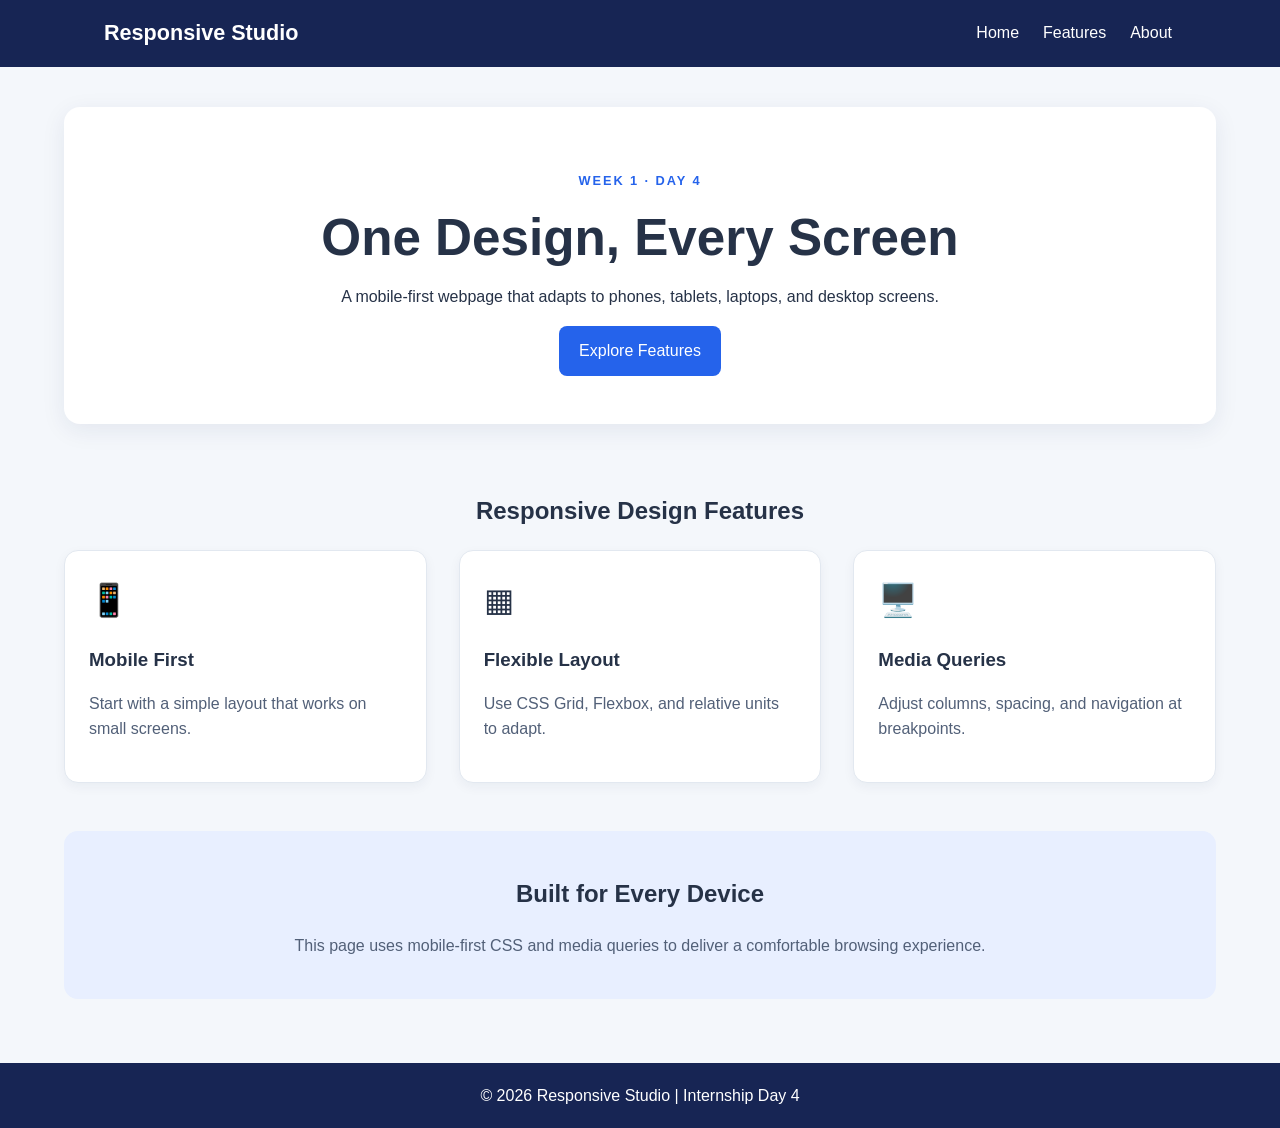
==== commit 4cf38ace: "Merge 69ec79b4cd90c682e04f97f48878a1875ef8631c into e18c5729fdae99e25000875866e24176f162a86c" ====
--- a/index.html
+++ b/index.html
@@ -1,53 +1,70 @@
+
 <!DOCTYPE html>
 <html lang="en">
 <head>
     <meta charset="UTF-8">
     <meta name="viewport" content="width=device-width, initial-scale=1.0">
-    <meta name="description" content="A responsive webpage using CSS Flexbox and Grid.">
-    <title>CSS Layout Practice</title>
+    <meta name="description" content="A mobile-first responsive webpage demonstrating CSS media queries.">
+    <title>Responsive Design | Day 4</title>
     <link rel="stylesheet" href="styles.css">
 </head>
-
-</html>
 <body>
     <header class="site-header">
         <nav class="navbar" aria-label="Main navigation">
-            <a href="#" class="logo">ES6+ Product Explorer</a>
+            <a class="logo" href="#home">Responsive Studio</a>
+            <ul class="nav-links">
+                <li><a href="#home">Home</a></li>
+                <li><a href="#features">Features</a></li>
+                <li><a href="#about">About</a></li>
+            </ul>
         </nav>
     </header>
 
-    <main class="container">
+    <main id="home" class="container">
         <section class="hero">
-            <p class="eyebrow">WEEK 1 · DAY 3</p>
-            <h1>JavaScript ES6+ Basics</h1>
+            <p class="eyebrow">WEEK 1 · DAY 4</p>
+            <h1>One Design, Every Screen</h1>
             <p>
-                Explore arrow functions, destructuring,
-                array methods, and event listeners.
+                A mobile-first webpage that adapts to phones,
+                tablets, laptops, and desktop screens.
             </p>
+            <a class="primary-button" href="#features">Explore Features</a>
         </section>
 
-        <section class="features" aria-labelledby="products-title">
-            <h2 id="products-title">Product List</h2>
+        <section id="features" class="features">
+            <h2>Responsive Design Features</h2>
+            <div class="card-grid">
+                <article class="card">
+                    <span class="card-icon" aria-hidden="true">📱</span>
+                    <h3>Mobile First</h3>
+                    <p>Start with a simple layout that works on small screens.</p>
+                </article>
 
-            <p id="count" aria-live="polite"></p>
+                <article class="card">
+                    <span class="card-icon" aria-hidden="true">▦</span>
+                    <h3>Flexible Layout</h3>
+                    <p>Use CSS Grid, Flexbox, and relative units to adapt.</p>
+                </article>
 
-            <button id="filter-button" class="primary-button" type="button">
-                Show In-Stock Products
-            </button>
+                <article class="card">
+                    <span class="card-icon" aria-hidden="true">🖥️</span>
+                    <h3>Media Queries</h3>
+                    <p>Adjust columns, spacing, and navigation at breakpoints.</p>
+                </article>
+            </div>
+        </section>
 
-            <div id="product-list" class="card-grid"></div>
-
-            <p class="total">
-                Total displayed product value:
-                <strong id="total">₹0</strong>
+        <section id="about" class="about">
+            <h2>Built for Every Device</h2>
+            <p>
+                This page uses mobile-first CSS and media queries
+                to deliver a comfortable browsing experience.
             </p>
         </section>
     </main>
 
     <footer class="site-footer">
-        <p>&copy; 2026 JavaScript ES6+ Internship Task</p>
+        <p>&copy; 2026 Responsive Studio | Internship Day 4</p>
     </footer>
-
-    <script src="script.js" defer></script>
 </body>
 </html>
--- a/styles.css
+++ b/styles.css
@@ -1,10 +1,12 @@
-/* General styles */
+
+/* Base styles: mobile-first */
 * {
     box-sizing: border-box;
 }
 
 html {
     scroll-behavior: smooth;
+    font-size: 100%;
 }
 
 body {
@@ -12,103 +14,104 @@
     font-family: Arial, Helvetica, sans-serif;
     line-height: 1.6;
     color: #263247;
-    background-color: #f4f7fb;
+    background: #f4f7fb;
 }
 
 a {
     color: inherit;
 }
 
-/* Navigation bar using Flexbox */
 .site-header {
-    background-color: #172554;
+    background: #172554;
     color: white;
 }
 
 .navbar {
-    max-width: 1100px;
-    min-height: 76px;
+    width: 100%;
     margin: 0 auto;
-    padding: 16px 24px;
-
+    padding: 1rem 5%;
     display: flex;
-    justify-content: space-between;
+    flex-direction: column;
     align-items: center;
-    gap: 24px;
+    gap: 0.75rem;
 }
 
 .logo {
-    font-size: 24px;
+    font-size: 1.35rem;
     font-weight: bold;
     text-decoration: none;
 }
 
 .nav-links {
     display: flex;
-    align-items: center;
     flex-wrap: wrap;
-    gap: 24px;
-
+    justify-content: center;
+    gap: 0.5rem 1rem;
     list-style: none;
     margin: 0;
     padding: 0;
 }
 
 .nav-links a {
+    display: block;
+    padding: 0.25rem;
     text-decoration: none;
     transition: color 0.3s ease;
 }
 
-.nav-links a:hover {
+.nav-links a:hover,
+.nav-links a:focus-visible {
     color: #93c5fd;
 }
 
-/* Main content */
 .container {
-    max-width: 1100px;
+    width: 100%;
     margin: 0 auto;
-    padding: 32px 24px;
+    padding: 1.5rem 5%;
 }
 
 .hero {
-    padding: 48px 24px;
+    padding: 2rem 1.25rem;
     text-align: center;
     background: white;
-    border-radius: 16px;
-    box-shadow: 0 6px 24px rgba(23, 37, 84, 0.08);
+    border-radius: 1rem;
+    box-shadow: 0 0.375rem 1.5rem rgb(23 37 84 / 8%);
 }
 
 .eyebrow {
     color: #2563eb;
+    font-size: 0.8rem;
     font-weight: bold;
-    letter-spacing: 2px;
+    letter-spacing: 0.12rem;
 }
 
 .hero h1 {
-    font-size: clamp(32px, 5vw, 48px);
+    margin: 0.5rem 0;
+    font-size: clamp(1.8rem, 7vw, 3.2rem);
     line-height: 1.2;
+}
+
+.hero p {
+    max-width: 38rem;
+    margin: 1rem auto;
 }
 
 .primary-button {
     display: inline-block;
-    padding: 12px 22px;
-    border-radius: 8px;
+    padding: 0.75rem 1.25rem;
+    border-radius: 0.5rem;
     background: #2563eb;
     color: white;
     text-decoration: none;
-
-    transition: background-color 0.3s ease,
-                transform 0.3s ease;
+    transition: background-color 0.3s ease;
 }
 
 .primary-button:hover {
     background: #1d4ed8;
-    transform: translateY(-2px);
-}
-
-/* Three-column layout using CSS Grid */
+}
+
 .features {
-    padding: 48px 0;
+    padding: 2.5rem 0;
 }
 
 .features h2,
@@ -118,143 +121,93 @@
 
 .card-grid {
     display: grid;
-    grid-template-columns: repeat(3, minmax(0, 1fr));
-    gap: 24px;
+    grid-template-columns: minmax(0, 1fr);
+    gap: 1rem;
 }
 
 .card {
-    padding: 24px;
+    min-width: 0;
+    padding: 1.5rem;
     background: white;
     border: 1px solid #e2e8f0;
-    border-radius: 14px;
-    box-shadow: 0 4px 12px rgba(23, 37, 84, 0.05);
-
+    border-radius: 0.875rem;
+    box-shadow: 0 0.25rem 0.75rem rgb(23 37 84 / 5%);
     transition: transform 0.3s ease,
                 box-shadow 0.3s ease;
 }
 
-/* Hover effect */
 .card:hover {
-    transform: translateY(-6px);
-    box-shadow: 0 12px 26px rgba(23, 37, 84, 0.12);
+    transform: translateY(-0.25rem);
+    box-shadow: 0 0.75rem 1.5rem rgb(23 37 84 / 12%);
 }
 
 .card-icon {
-    display: grid;
-    place-items: center;
-    width: 48px;
-    height: 48px;
-    border-radius: 12px;
-    background: #dbeafe;
-    color: #1d4ed8;
-    font-size: 28px;
+    font-size: 2rem;
 }
 
 .card h3 {
-    margin-bottom: 8px;
-}
-
-.card p {
+    margin-bottom: 0.5rem;
+}
+
+.card p,
+.about p {
     color: #526078;
 }
 
-.card a {
-    color: #1d4ed8;
-    font-weight: bold;
-}
-
-/* About section */
 .about {
-    margin-bottom: 24px;
-    padding: 28px;
-    border-radius: 14px;
+    margin-bottom: 1.5rem;
+    padding: 1.5rem;
+    border-radius: 0.875rem;
     background: #e8efff;
     text-align: center;
 }
 
-/* Footer */
 .site-footer {
-    padding: 22px;
+    padding: 1.25rem 5%;
     background: #172554;
     color: white;
     text-align: center;
 }
 
-/* Tablet layout */
-@media (max-width: 768px) {
+.site-footer p {
+    margin: 0;
+}
+
+/* Tablet: 768px and above */
+@media (min-width: 48rem) {
     .navbar {
-        flex-direction: column;
-        gap: 12px;
-    }
-
-    .nav-links {
-        justify-content: center;
-        gap: 16px;
+        max-width: 75rem;
+        flex-direction: row;
+        justify-content: space-between;
+    }
+
+    .container {
+        max-width: 75rem;
+        padding: 2rem 3%;
+    }
+
+    .hero {
+        padding: 3rem 2rem;
     }
 
     .card-grid {
         grid-template-columns: repeat(2, minmax(0, 1fr));
-    }
-}
-
-/* Mobile layout */
-@media (max-width: 520px) {
+        gap: 1.5rem;
+    }
+}
+
+/* Desktop: 1200px and above */
+@media (min-width: 75rem) {
     .container {
-        padding: 20px 16px;
-    }
-
-    .hero {
-        padding: 32px 18px;
+        padding: 2.5rem 1.5rem;
     }
 
     .card-grid {
-        grid-template-columns: 1fr;
-    }
-
-    .card {
-        padding: 20px;
-    }
-}
-
-
-/* Day 3 JavaScript product explorer */
-#filter-button {
-    border: none;
-    cursor: pointer;
-    font: inherit;
-}
-
-.card-grid {
-    margin-top: 24px;
-}
-
-.product-card {
-    padding: 24px;
-    background: white;
-    border: 1px solid #e2e8f0;
-    border-radius: 14px;
-    box-shadow: 0 4px 12px rgba(23, 37, 84, 0.05);
-    transition: transform 0.3s ease, box-shadow 0.3s ease;
-}
-
-.product-card:hover {
-    transform: translateY(-5px);
-    box-shadow: 0 12px 24px rgba(23, 37, 84, 0.12);
-}
-
-.available {
-    color: #15803d;
-    font-weight: bold;
-}
-
-.unavailable {
-    color: #b91c1c;
-    font-weight: bold;
-}
-
-.total {
-    margin-top: 24px;
-    padding: 18px;
-    background: #e8efff;
-    border-radius: 10px;
-}
+        grid-template-columns: repeat(3, minmax(0, 1fr));
+        gap: 2rem;
+    }
+
+    .features {
+        padding: 3rem 0;
+    }
+}
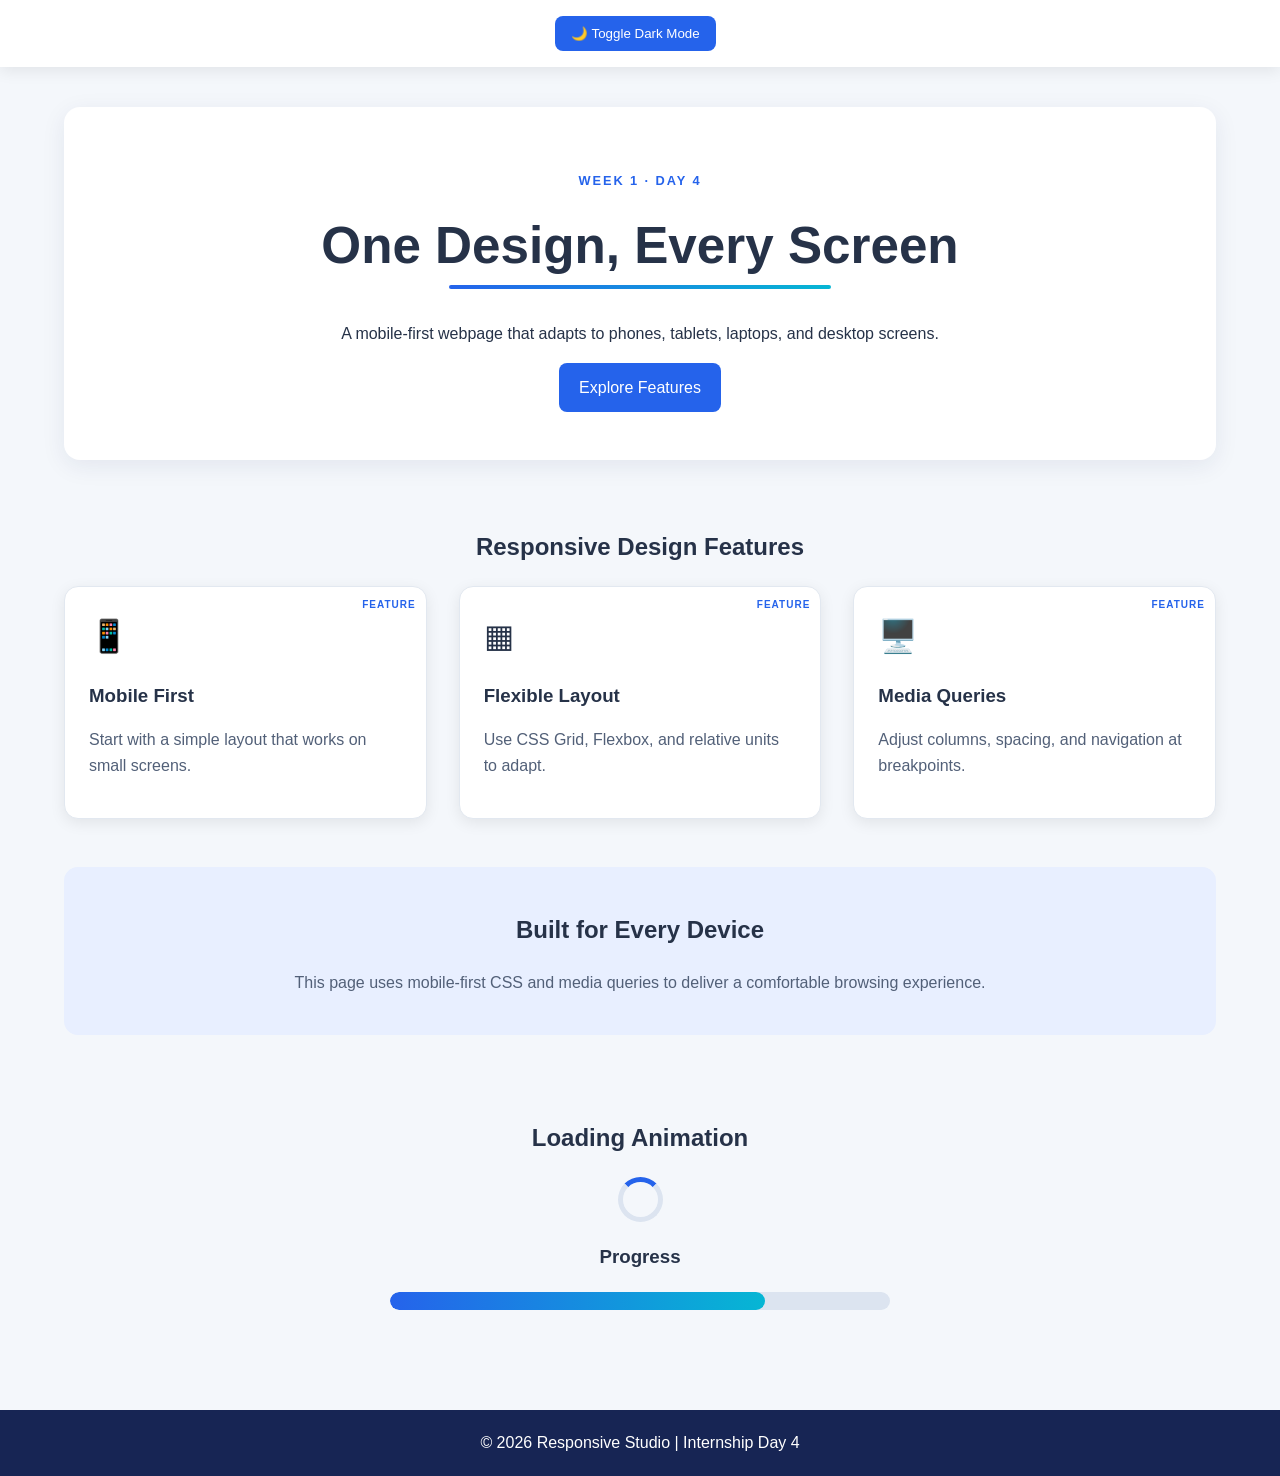
==== commit 3e62b394: "feat: css-advanced week-2-day-1 complete" ====
--- a/index.html
+++ b/index.html
@@ -7,11 +7,15 @@
     <meta name="description" content="A mobile-first responsive webpage demonstrating CSS media queries.">
     <title>Responsive Design | Day 4</title>
     <link rel="stylesheet" href="styles.css">
+    <link rel="stylesheet" href="advanced_styles.css">
 </head>
 <body>
     <header class="site-header">
         <nav class="navbar" aria-label="Main navigation">
             <a class="logo" href="#home">Responsive Studio</a>
+            <button id="theme-toggle" class="theme-toggle" type="button">
+               🌙 Toggle Dark Mode
+            </button>
             <ul class="nav-links">
                 <li><a href="#home">Home</a></li>
                 <li><a href="#features">Features</a></li>
@@ -61,10 +65,40 @@
                 to deliver a comfortable browsing experience.
             </p>
         </section>
+        <section class="loading-section" id="loading">
+            <h2>Loading Animation</h2>
+
+            <div class="spinner" aria-label="Loading" role="status"></div>
+
+            <h3>Progress</h3>
+
+            <div class="progress-container"
+                role="progressbar"
+                aria-label="Loading progress"
+                aria-valuemin="0"
+                aria-valuemax="100"
+                aria-valuenow="75">
+            <div class="progress-bar"></div>
+        </div>
+    </section>
     </main>
 
     <footer class="site-footer">
         <p>&copy; 2026 Responsive Studio | Internship Day 4</p>
     </footer>
+
+    <script>
+        const themeButton = document.getElementById("theme-toggle");
+
+        themeButton.addEventListener("click", function () {
+            document.body.classList.toggle("dark-theme");
+
+            if (document.body.classList.contains("dark-theme")) {
+                themeButton.textContent = "☀️ Toggle Light Mode";
+            } else {
+                themeButton.textContent = "🌙 Toggle Dark Mode";
+            }
+        });
+    </script>
 </body>
 </html>
--- a/advanced_styles.css
+++ b/advanced_styles.css
@@ -0,0 +1,186 @@
+
+/* ==================================
+   WEEK 2 - DAY 1: CSS ADVANCED
+   ================================== */
+
+/* 1. CSS Custom Properties */
+:root {
+    --bg-color: #f4f7fb;
+    --text-color: #263248;
+    --card-color: #ffffff;
+    --primary-color: #2563eb;
+    --border-color: #dce4f0;
+    --shadow: 0 4px 15px rgba(0, 0, 0, 0.08);
+}
+
+/* Dark Theme Variables */
+body.dark-theme {
+    --bg-color: #111827;
+    --text-color: #f9fafb;
+    --card-color: #1f2937;
+    --primary-color: #60a5fa;
+    --border-color: #374151;
+    --shadow: 0 4px 15px rgba(0, 0, 0, 0.3);
+}
+
+/* Apply Theme */
+body {
+    background-color: var(--bg-color);
+    color: var(--text-color);
+    transition: background-color 0.4s ease,
+                color 0.4s ease;
+}
+
+/* 2. Theme Toggle Button */
+.theme-toggle {
+    padding: 10px 16px;
+    border: none;
+    border-radius: 8px;
+    background-color: var(--primary-color);
+    color: white;
+    cursor: pointer;
+    transition: transform 0.3s ease;
+}
+
+.theme-toggle:hover {
+    transform: scale(1.05);
+}
+
+/* 3. Sticky Navigation */
+.site-header {
+    position: sticky;
+    top: 0;
+    z-index: 1000;
+    background-color: var(--card-color);
+    box-shadow: var(--shadow);
+}
+
+html {
+    scroll-behavior: smooth;
+    scroll-padding-top: 90px;
+}
+
+/* 4. Pseudo Elements */
+.hero h1 {
+    position: relative;
+    display: inline-block;
+}
+
+.hero h1::after {
+    content: "";
+    display: block;
+    width: 60%;
+    height: 4px;
+    margin: 8px auto;
+    background: linear-gradient(
+        90deg,
+        #2563eb,
+        #06b6d4
+    );
+    border-radius: 5px;
+}
+
+.card {
+    position: relative;
+    background-color: var(--card-color);
+    color: var(--text-color);
+    box-shadow: var(--shadow);
+    transition: transform 0.3s ease,
+                box-shadow 0.3s ease;
+}
+
+.card::before {
+    content: "FEATURE";
+    position: absolute;
+    top: 10px;
+    right: 10px;
+    font-size: 10px;
+    font-weight: bold;
+    color: var(--primary-color);
+    letter-spacing: 1px;
+}
+
+.card:hover {
+    transform: translateY(-6px);
+}
+
+/* 5. Loading Spinner */
+.loading-section {
+    padding: 40px 20px;
+    text-align: center;
+}
+
+.spinner {
+    width: 45px;
+    height: 45px;
+    margin: 20px auto;
+    border: 5px solid var(--border-color);
+    border-top: 5px solid var(--primary-color);
+    border-radius: 50%;
+    animation: spin 1s linear infinite;
+}
+
+@keyframes spin {
+    from {
+        transform: rotate(0deg);
+    }
+    to {
+        transform: rotate(360deg);
+    }
+}
+
+/* 6. Animated Progress Bar */
+.progress-container {
+    width: 100%;
+    max-width: 500px;
+    height: 18px;
+    margin: 20px auto;
+    overflow: hidden;
+    background-color: var(--border-color);
+    border-radius: 20px;
+}
+
+.progress-bar {
+    width: 0;
+    height: 100%;
+    background: linear-gradient(
+        90deg,
+        #2563eb,
+        #06b6d4
+    );
+    border-radius: 20px;
+    animation: progress 3s ease forwards;
+}
+
+@keyframes progress {
+    from {
+        width: 0;
+    }
+    to {
+        width: 75%;
+    }
+}
+
+/* 7. Responsive Theme Button */
+@media (max-width: 480px) {
+    .navbar {
+        flex-wrap: wrap;
+        gap: 12px;
+    }
+
+    .theme-toggle {
+        font-size: 12px;
+        padding: 8px 10px;
+    }
+}
+
+/* Accessibility: Respect reduced motion */
+@media (prefers-reduced-motion: reduce) {
+    *,
+    *::before,
+    *::after {
+        animation-duration: 0.01ms !important;
+        transition-duration: 0.01ms !important;
+        scroll-behavior: auto !important;
+    }
+}
